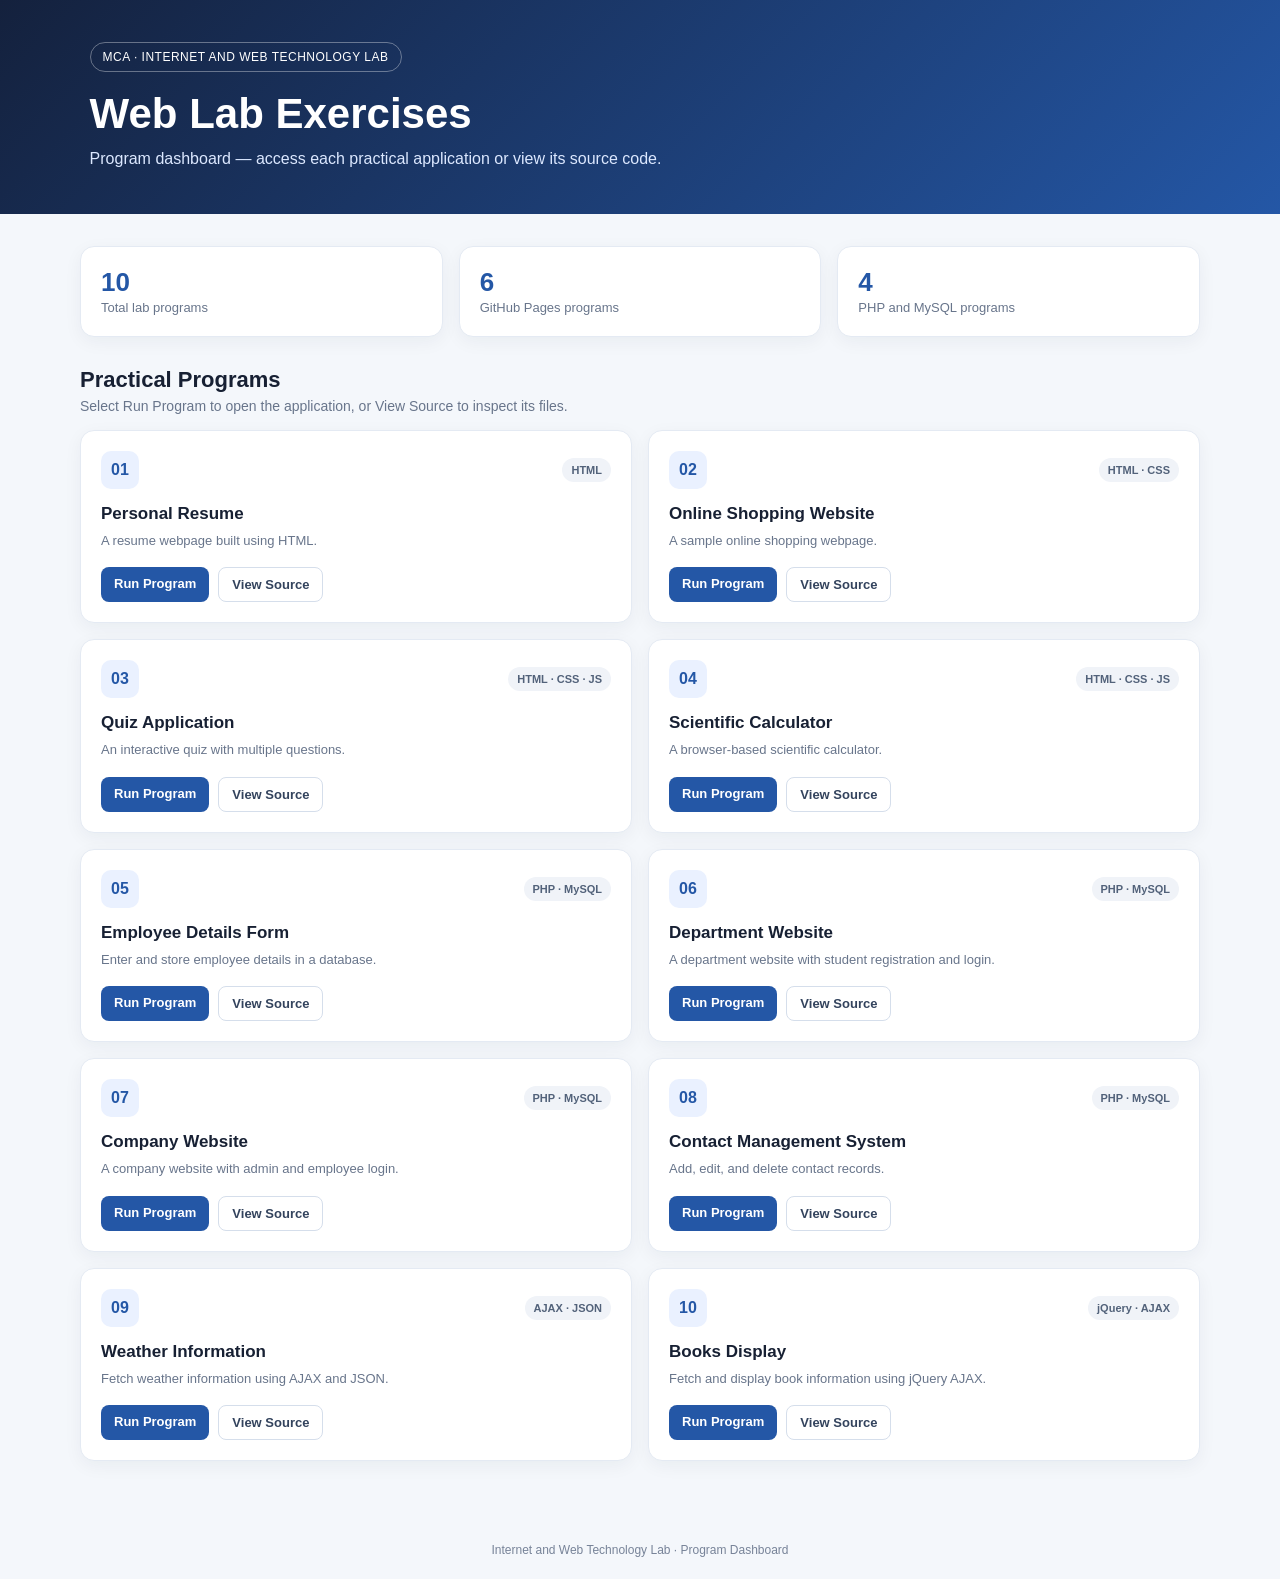
==== index.html @ 3c3ba433 "Add files via upload" ====
<!DOCTYPE html>
<html lang="en">
<head>
  <meta charset="UTF-8">
  <meta name="viewport" content="width=device-width, initial-scale=1.0">
  <title>Internet and Web Technology Lab</title>
  <style>
    * { box-sizing: border-box; }
    body {
      margin: 0;
      font-family: Arial, Helvetica, sans-serif;
      background: #f4f7fb;
      color: #172033;
    }
    header {
      background: linear-gradient(135deg, #14213d, #2457a6);
      color: white;
      padding: 42px 7%;
    }
    header .tag {
      display: inline-block;
      padding: 7px 12px;
      border: 1px solid rgba(255,255,255,.35);
      border-radius: 20px;
      font-size: 12px;
      letter-spacing: .5px;
    }
    h1 { margin: 18px 0 8px; font-size: clamp(28px, 4vw, 42px); }
    header p { margin: 0; color: #dce8ff; line-height: 1.6; }
    main { width: min(1120px, 90%); margin: 32px auto 60px; }
    .summary {
      display: grid;
      grid-template-columns: repeat(3, 1fr);
      gap: 16px;
      margin-bottom: 30px;
    }
    .stat, .program {
      background: white;
      border: 1px solid #e4eaf3;
      border-radius: 14px;
      box-shadow: 0 5px 18px rgba(23,32,51,.05);
    }
    .stat { padding: 20px; }
    .stat strong { display: block; font-size: 26px; color: #2457a6; }
    .stat span { color: #68758b; font-size: 13px; }
    .section-heading {
      display: flex;
      justify-content: space-between;
      align-items: end;
      gap: 12px;
      margin: 30px 0 16px;
    }
    h2 { margin: 0; font-size: 22px; }
    .section-heading p { margin: 5px 0 0; color: #68758b; font-size: 14px; }
    .grid {
      display: grid;
      grid-template-columns: repeat(2, minmax(0, 1fr));
      gap: 16px;
    }
    .program { padding: 20px; display: flex; flex-direction: column; min-height: 190px; }
    .topline { display: flex; justify-content: space-between; align-items: center; gap: 10px; }
    .number {
      width: 38px; height: 38px; display: grid; place-items: center;
      background: #eaf1ff; color: #2457a6; border-radius: 10px; font-weight: 700;
    }
    .type {
      font-size: 11px; font-weight: 700; color: #52627a;
      background: #f0f3f8; padding: 6px 9px; border-radius: 20px;
    }
    h3 { margin: 15px 0 7px; font-size: 17px; }
    .program p { color: #68758b; font-size: 13px; line-height: 1.5; margin: 0 0 17px; }
    .actions { display: flex; flex-wrap: wrap; gap: 9px; margin-top: auto; }
    a {
      text-decoration: none; font-size: 13px; font-weight: 700;
      padding: 9px 13px; border-radius: 8px;
    }
    .run { background: #2457a6; color: white; }
    .source { border: 1px solid #d5deeb; color: #33435d; }
    footer { text-align: center; padding: 22px; color: #778398; font-size: 12px; }
    @media (max-width: 650px) {
      header { padding: 32px 6%; }
      .summary { grid-template-columns: 1fr; }
      .grid { grid-template-columns: 1fr; }
      .section-heading { align-items: start; flex-direction: column; }
    }
  </style>
</head>
<body>
  <header>
    <span class="tag">MCA · INTERNET AND WEB TECHNOLOGY LAB</span>
    <h1>Web Lab Exercises</h1>
    <p>Program dashboard — access each practical application or view its source code.</p>
  </header>

  <main>
    <section class="summary" aria-label="Dashboard summary">
      <div class="stat"><strong>10</strong><span>Total lab programs</span></div>
      <div class="stat"><strong>6</strong><span>GitHub Pages programs</span></div>
      <div class="stat"><strong>4</strong><span>PHP and MySQL programs</span></div>
    </section>

    <section>
      <div class="section-heading">
        <div>
          <h2>Practical Programs</h2>
          <p>Select Run Program to open the application, or View Source to inspect its files.</p>
        </div>
      </div>
      <div class="grid">
        <article class="program">
          <div class="topline"><span class="number">01</span><span class="type">HTML</span></div>
          <h3>Personal Resume</h3><p>A resume webpage built using HTML.</p>
          <div class="actions"><a class="run" href="exercise-1/">Run Program</a><a class="source" href="https://github.com/mdusmana7676/mdusman/tree/main/exercise-1">View Source</a></div>
        </article>
        <article class="program">
          <div class="topline"><span class="number">02</span><span class="type">HTML · CSS</span></div>
          <h3>Online Shopping Website</h3><p>A sample online shopping webpage.</p>
          <div class="actions"><a class="run" href="exercise-2/">Run Program</a><a class="source" href="https://github.com/mdusmana7676/mdusman/tree/main/exercise-2">View Source</a></div>
        </article>
        <article class="program">
          <div class="topline"><span class="number">03</span><span class="type">HTML · CSS · JS</span></div>
          <h3>Quiz Application</h3><p>An interactive quiz with multiple questions.</p>
          <div class="actions"><a class="run" href="exercise-3/">Run Program</a><a class="source" href="https://github.com/mdusmana7676/mdusman/tree/main/exercise-3">View Source</a></div>
        </article>
        <article class="program">
          <div class="topline"><span class="number">04</span><span class="type">HTML · CSS · JS</span></div>
          <h3>Scientific Calculator</h3><p>A browser-based scientific calculator.</p>
          <div class="actions"><a class="run" href="exercise-4/">Run Program</a><a class="source" href="https://github.com/mdusmana7676/mdusman/tree/main/exercise-4">View Source</a></div>
        </article>
        <article class="program">
          <div class="topline"><span class="number">05</span><span class="type">PHP · MySQL</span></div>
          <h3>Employee Details Form</h3><p>Enter and store employee details in a database.</p>
          <div class="actions"><a class="run" href="https://mdusman.infinityfreeapp.com/Program-5/">Run Program</a><a class="source" href="https://github.com/mdusmana7676/mdusman/tree/main/exercise-5">View Source</a></div>
        </article>
        <article class="program">
          <div class="topline"><span class="number">06</span><span class="type">PHP · MySQL</span></div>
          <h3>Department Website</h3><p>A department website with student registration and login.</p>
          <div class="actions"><a class="run" href="https://mdusman.infinityfreeapp.com/Program-6/">Run Program</a><a class="source" href="https://github.com/mdusmana7676/mdusman/tree/main/exercise-6">View Source</a></div>
        </article>
        <article class="program">
          <div class="topline"><span class="number">07</span><span class="type">PHP · MySQL</span></div>
          <h3>Company Website</h3><p>A company website with admin and employee login.</p>
          <div class="actions"><a class="run" href="https://mdusman.infinityfreeapp.com/Program-7/">Run Program</a><a class="source" href="https://github.com/mdusmana7676/mdusman/tree/main/exercise-7">View Source</a></div>
        </article>
        <article class="program">
          <div class="topline"><span class="number">08</span><span class="type">PHP · MySQL</span></div>
          <h3>Contact Management System</h3><p>Add, edit, and delete contact records.</p>
          <div class="actions"><a class="run" href="https://mdusman.infinityfreeapp.com/Program-8/">Run Program</a><a class="source" href="https://github.com/mdusmana7676/mdusman/tree/main/exercise-8">View Source</a></div>
        </article>
        <article class="program">
          <div class="topline"><span class="number">09</span><span class="type">AJAX · JSON</span></div>
          <h3>Weather Information</h3><p>Fetch weather information using AJAX and JSON.</p>
          <div class="actions"><a class="run" href="exercise-9/">Run Program</a><a class="source" href="https://github.com/mdusmana7676/mdusman/tree/main/exercise-9">View Source</a></div>
        </article>
        <article class="program">
          <div class="topline"><span class="number">10</span><span class="type">jQuery · AJAX</span></div>
          <h3>Books Display</h3><p>Fetch and display book information using jQuery AJAX.</p>
          <div class="actions"><a class="run" href="exercise-10/">Run Program</a><a class="source" href="https://github.com/mdusmana7676/mdusman/tree/main/exercise-10">View Source</a></div>
        </article>
      </div>
    </section>
  </main>
  <footer>Internet and Web Technology Lab · Program Dashboard</footer>
</body>
</html>
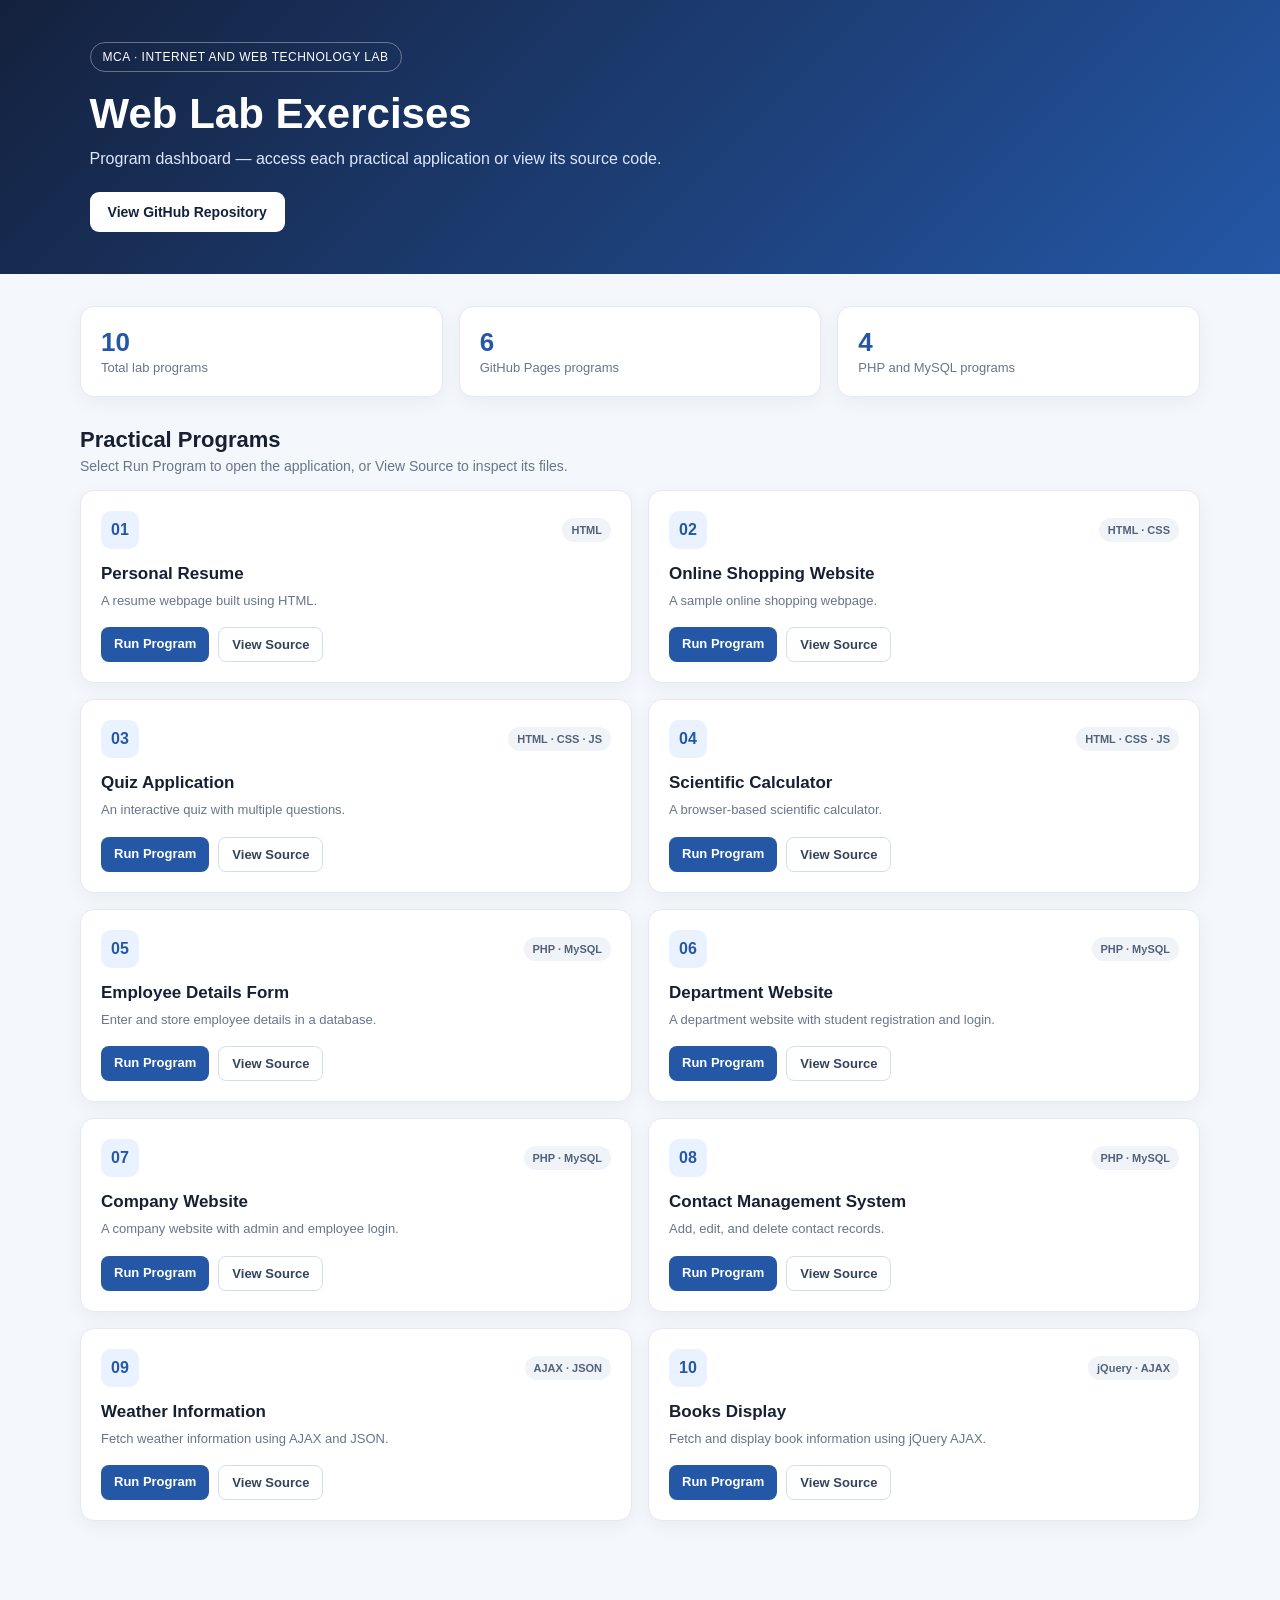
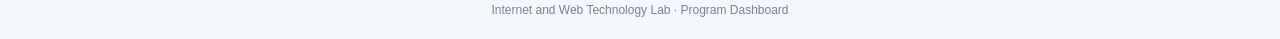
==== commit 42a6cf07: "Update index.html" ====
--- a/index.html
+++ b/index.html
@@ -27,6 +27,19 @@
     }
     h1 { margin: 18px 0 8px; font-size: clamp(28px, 4vw, 42px); }
     header p { margin: 0; color: #dce8ff; line-height: 1.6; }
+    .repo-button {
+      display: inline-block;
+      margin-top: 20px;
+      padding: 11px 17px;
+      border: 1px solid rgba(255,255,255,.65);
+      border-radius: 9px;
+      color: #14213d;
+      background: white;
+      font-size: 14px;
+      font-weight: 700;
+      text-decoration: none;
+    }
+    .repo-button:hover { background: #eaf1ff; }
     main { width: min(1120px, 90%); margin: 32px auto 60px; }
     .summary {
       display: grid;
@@ -90,6 +103,7 @@
     <span class="tag">MCA · INTERNET AND WEB TECHNOLOGY LAB</span>
     <h1>Web Lab Exercises</h1>
     <p>Program dashboard — access each practical application or view its source code.</p>
+    <a class="repo-button" href="https://github.com/mdusmana7676/mdusman" target="_blank" rel="noopener noreferrer">View GitHub Repository</a>
   </header>
 
   <main>
